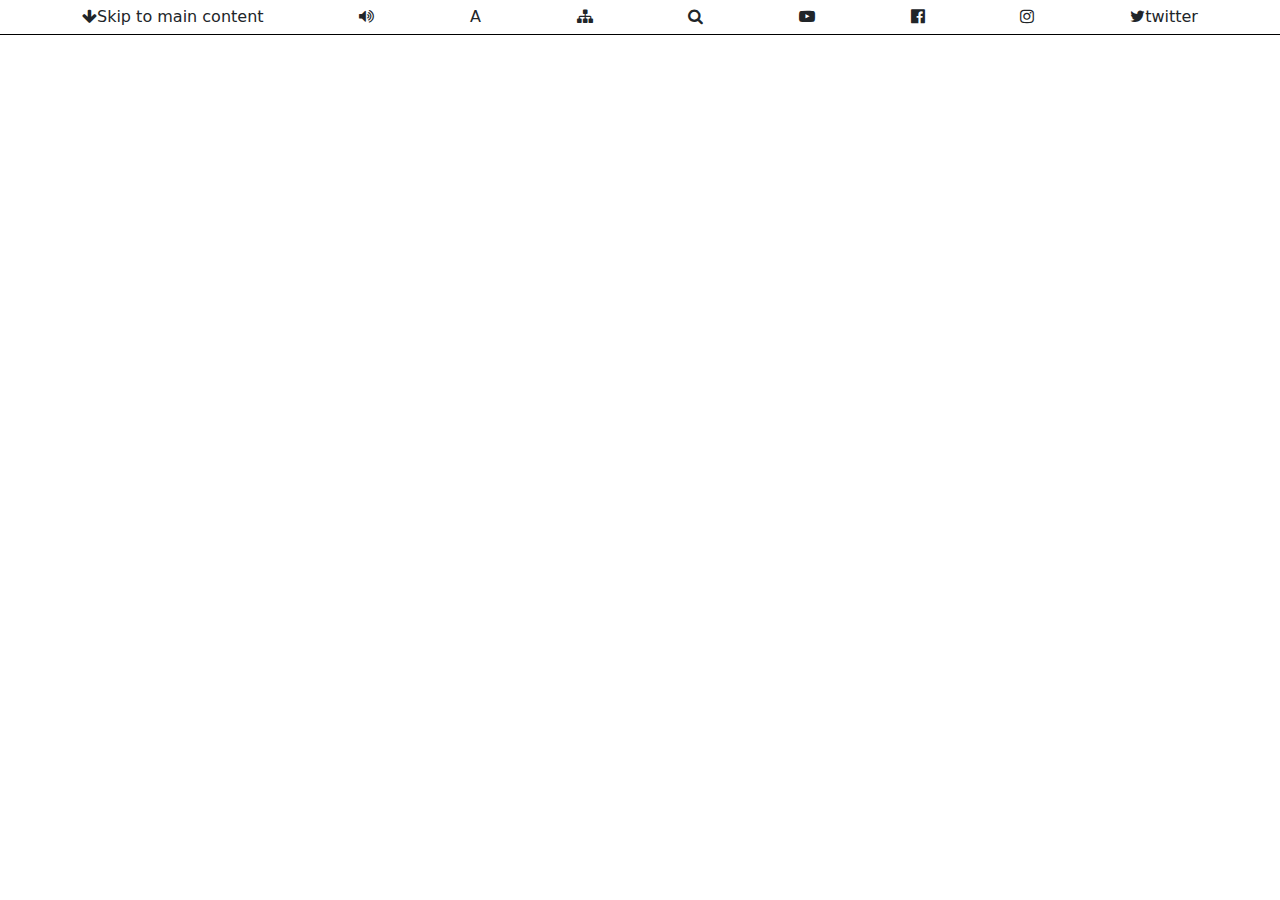
==== index.html @ c9a41f2f "v1" ====
<!DOCTYPE html>
<html lang="en">
  <head>
    <meta charset="UTF-8" />
    <meta name="viewport" content="width=device-width, initial-scale=1.0" />
  </head>
  <body>
    <div id="root"></div>
    <script src="/src/index.js"></script>
  </body>
</html>
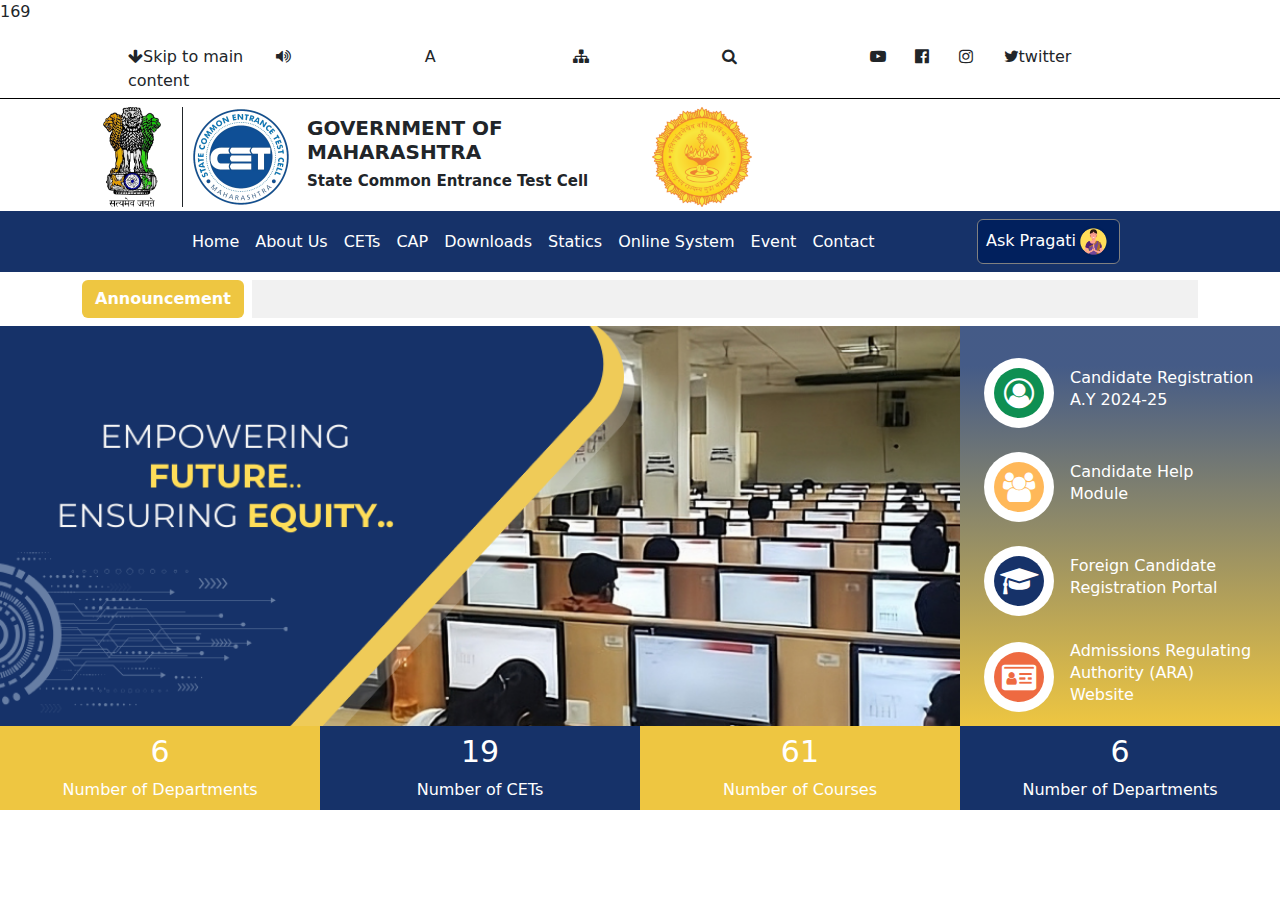
==== commit 03c9e42e: "counter pending" ====
--- a/index.html
+++ b/index.html
@@ -5,7 +5,9 @@
     <meta name="viewport" content="width=device-width, initial-scale=1.0" />
   </head>
   <body>
+    <p id="counter">hello</p>
     <div id="root"></div>
+
     <script src="/src/index.js"></script>
   </body>
 </html>
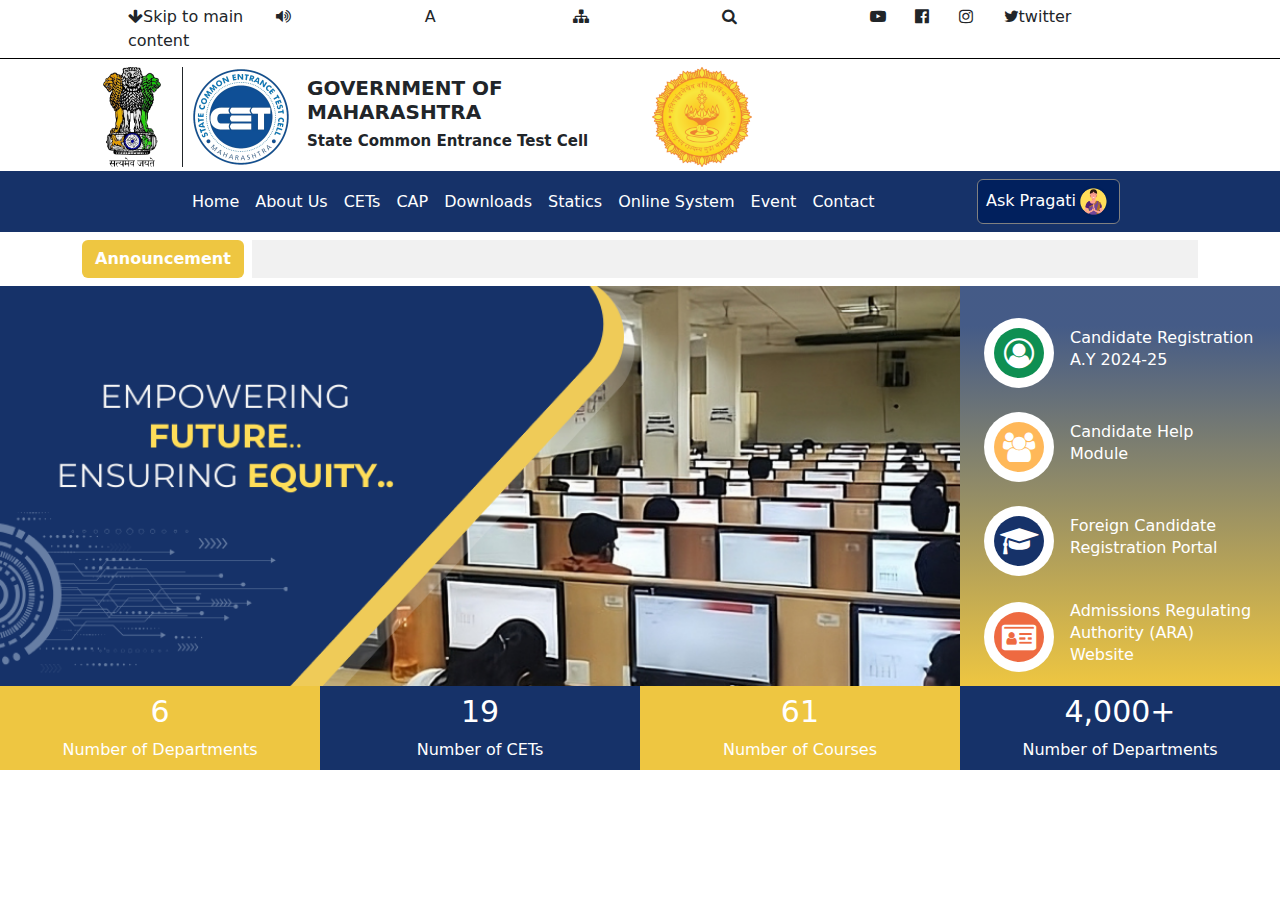
==== commit 6120c658: "counter done" ====
--- a/index.html
+++ b/index.html
@@ -5,7 +5,6 @@
     <meta name="viewport" content="width=device-width, initial-scale=1.0" />
   </head>
   <body>
-    <p id="counter">hello</p>
     <div id="root"></div>
 
     <script src="/src/index.js"></script>
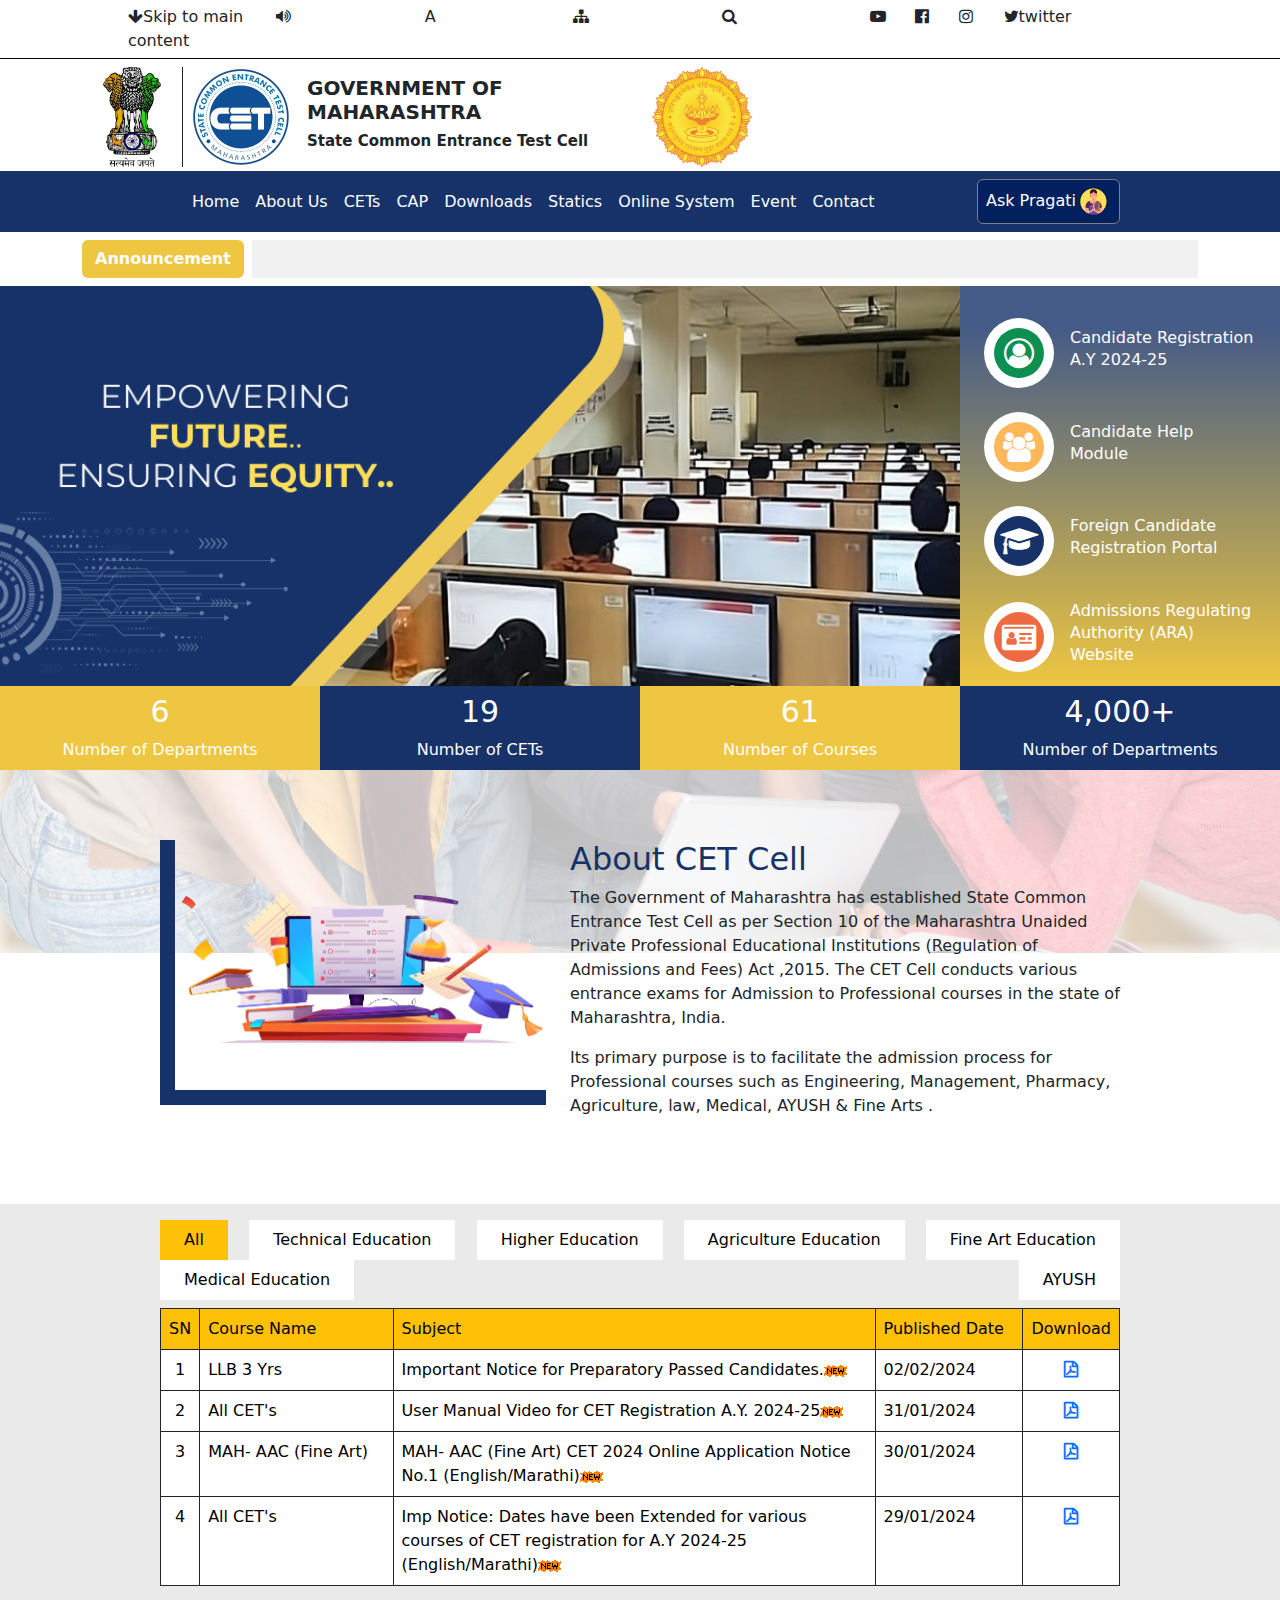
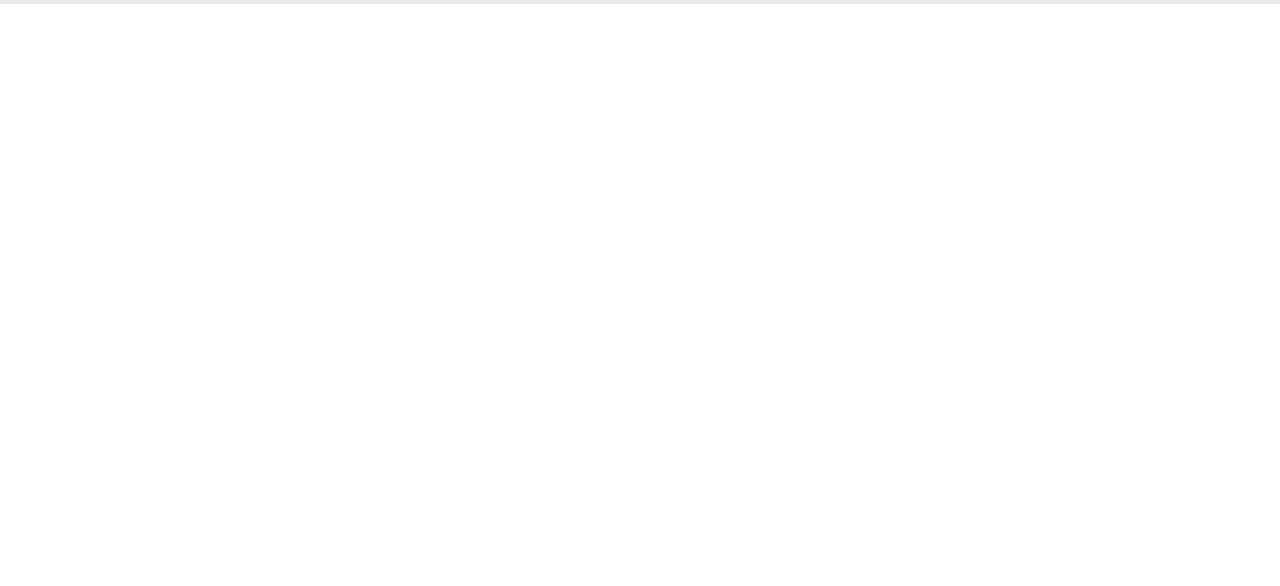
==== commit e5841b31: "dyanamic data done" ====
--- a/index.html
+++ b/index.html
@@ -6,7 +6,6 @@
   </head>
   <body>
     <div id="root"></div>
-
     <script src="/src/index.js"></script>
   </body>
 </html>
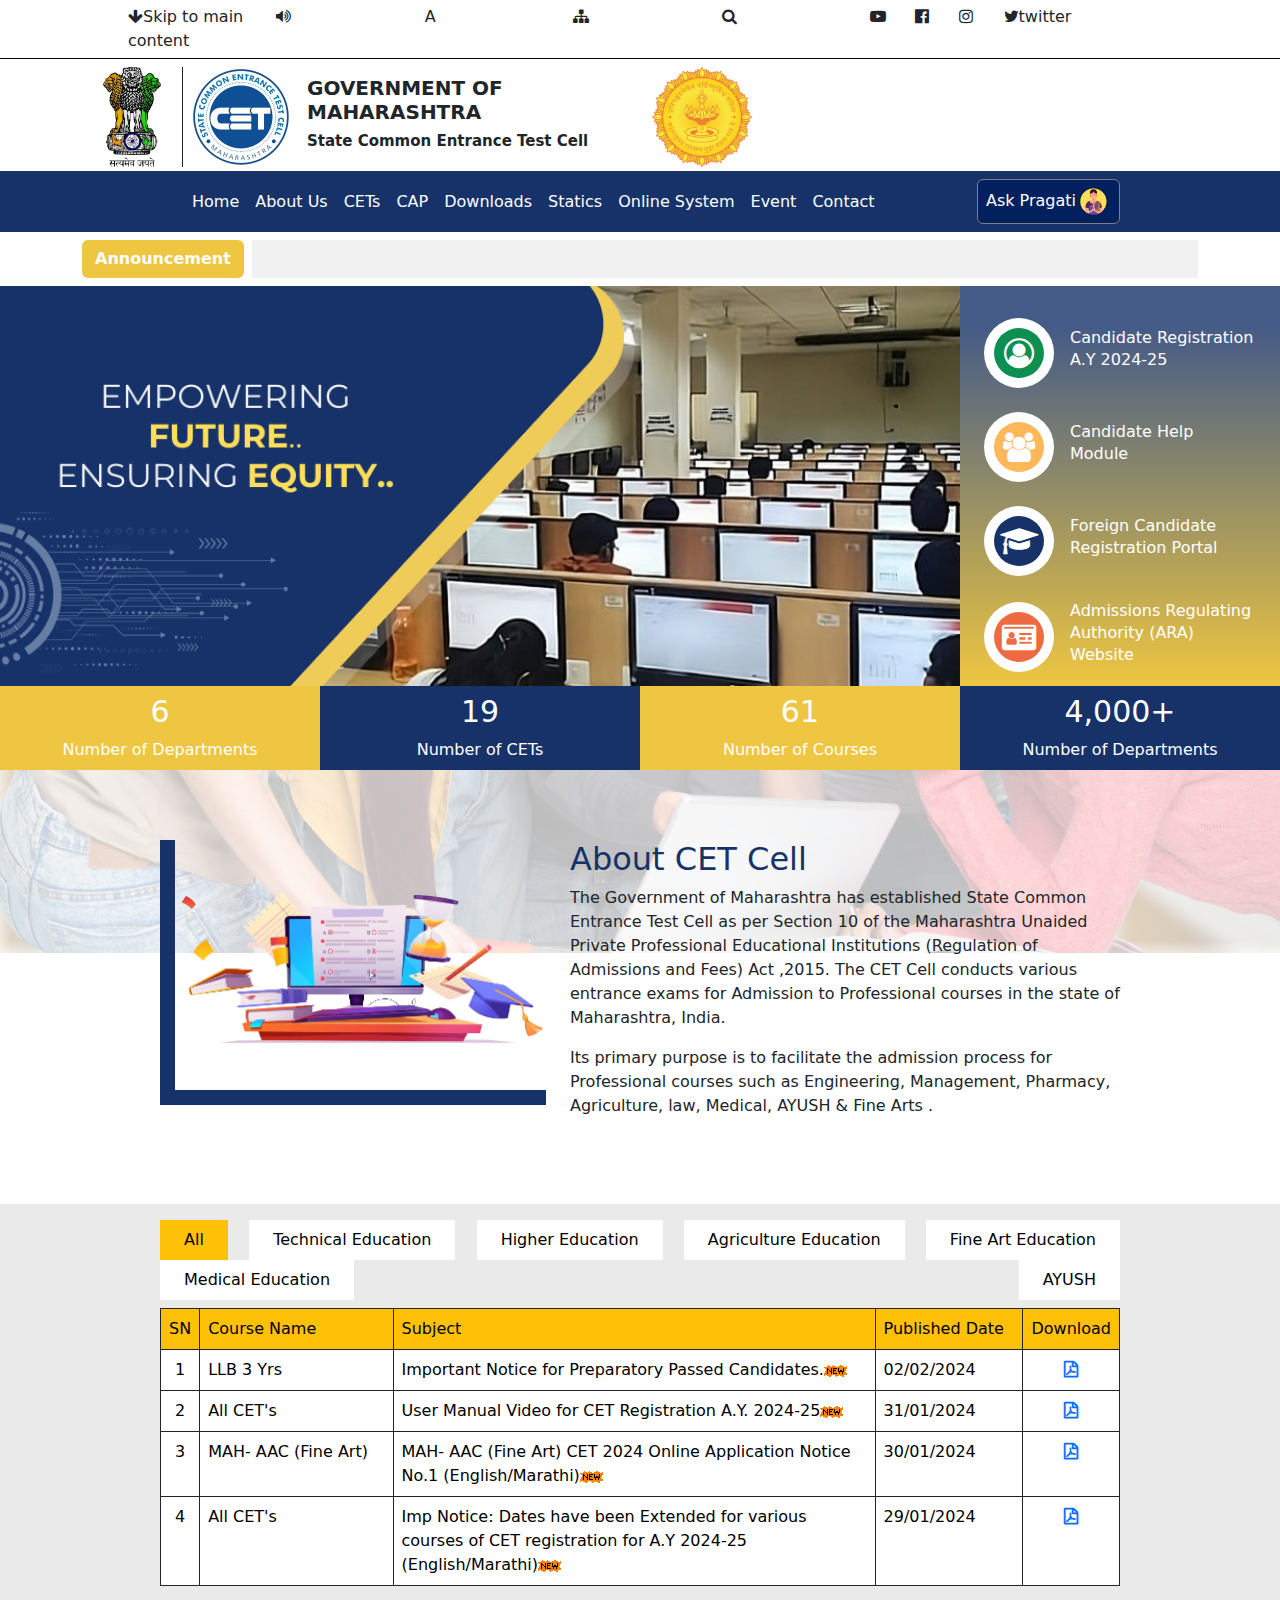
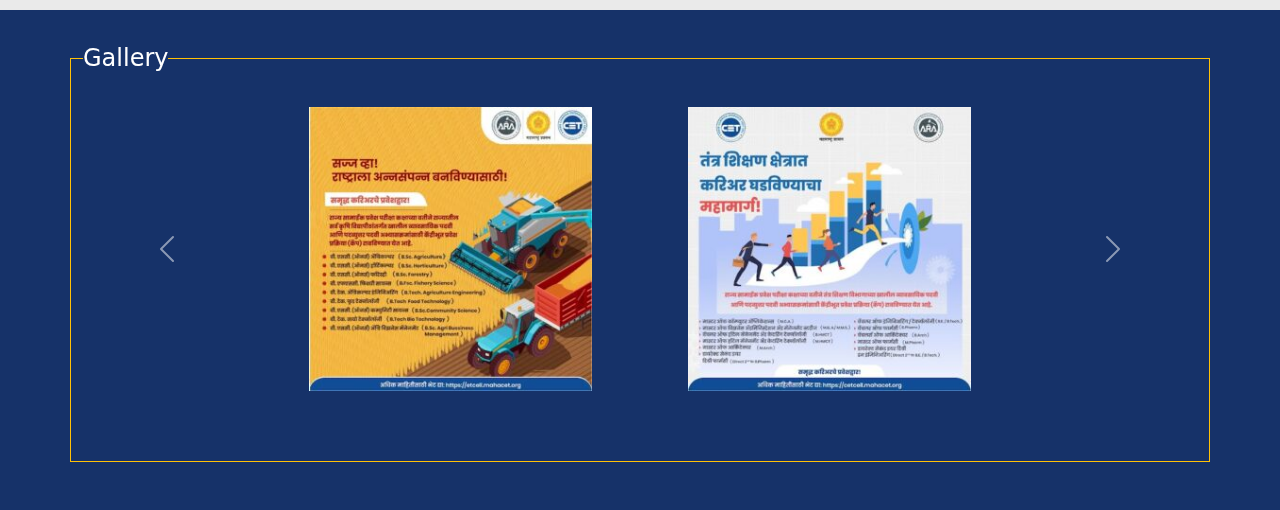
==== commit ce175954: "gallary done" ====
--- a/index.html
+++ b/index.html
@@ -6,6 +6,64 @@
   </head>
   <body>
     <div id="root"></div>
+
+    <script src="./src/jquery-3.7.1.min.js"></script>
     <script src="/src/index.js"></script>
+    <script>
+      //Gallary Section
+      const gallary = document.createElement("section");
+      gallary.style.height = "500px";
+      gallary.style.background = "#163269";
+      $("main").append(gallary);
+      //adding the class
+      $(gallary).addClass("p-5");
+
+      const gallaryContainer = document.createElement("div");
+      gallaryContainer.className =
+        "container border border-warning h-100 position-relative";
+
+      const GallaryTitle = document.createElement("h4");
+      $(GallaryTitle).text("Gallery");
+      GallaryTitle.style.background = "#163269";
+      GallaryTitle.style.top="-15px"
+      GallaryTitle.className = "text-white";
+      $(gallaryContainer)
+        .html(`<div id="carouselExampleControls" class="carousel slide" data-bs-ride="carousel">
+  <div class="carousel-inner">
+    <div class="carousel-item active">
+      <div class="row ">
+          <div class="col-12 col-lg-4 ms-auto p-5">
+            <img src="./img/slide1.jpg" class="d-block w-100" alt="...">
+            </div>
+          <div class="col-12 col-lg-4 p-5 me-auto">
+            <img src="./img/slide2.jpg" class="d-block w-100" alt="...">
+            </div>
+        </div>
+    </div>
+    <div class="carousel-item">
+      <div class="row ">
+          <div class="col-12 col-lg-4 ms-auto p-5">
+            <img src="./img/slide3.jpg" class="d-block w-100" alt="...">
+            </div>
+          <div class="col-12 col-lg-4 p-5 me-auto">
+            <img src="./img/slide4.jpg" class="d-block w-100" alt="...">
+            </div>
+        </div>
+    </div>
+  </div>
+  <button class="carousel-control-prev" type="button" data-bs-target="#carouselExampleControls" data-bs-slide="prev">
+    <span class="carousel-control-prev-icon" aria-hidden="true"></span>
+    <span class="visually-hidden">Previous</span>
+  </button>
+  <button class="carousel-control-next" type="button" data-bs-target="#carouselExampleControls" data-bs-slide="next">
+    <span class="carousel-control-next-icon" aria-hidden="true"></span>
+    <span class="visually-hidden">Next</span>
+  </button>
+</div>`);
+      $(gallaryContainer).append(GallaryTitle);
+      $(GallaryTitle).addClass("position-absolute");
+
+      $(gallary).append(gallaryContainer);
+    </script>
   </body>
 </html>
